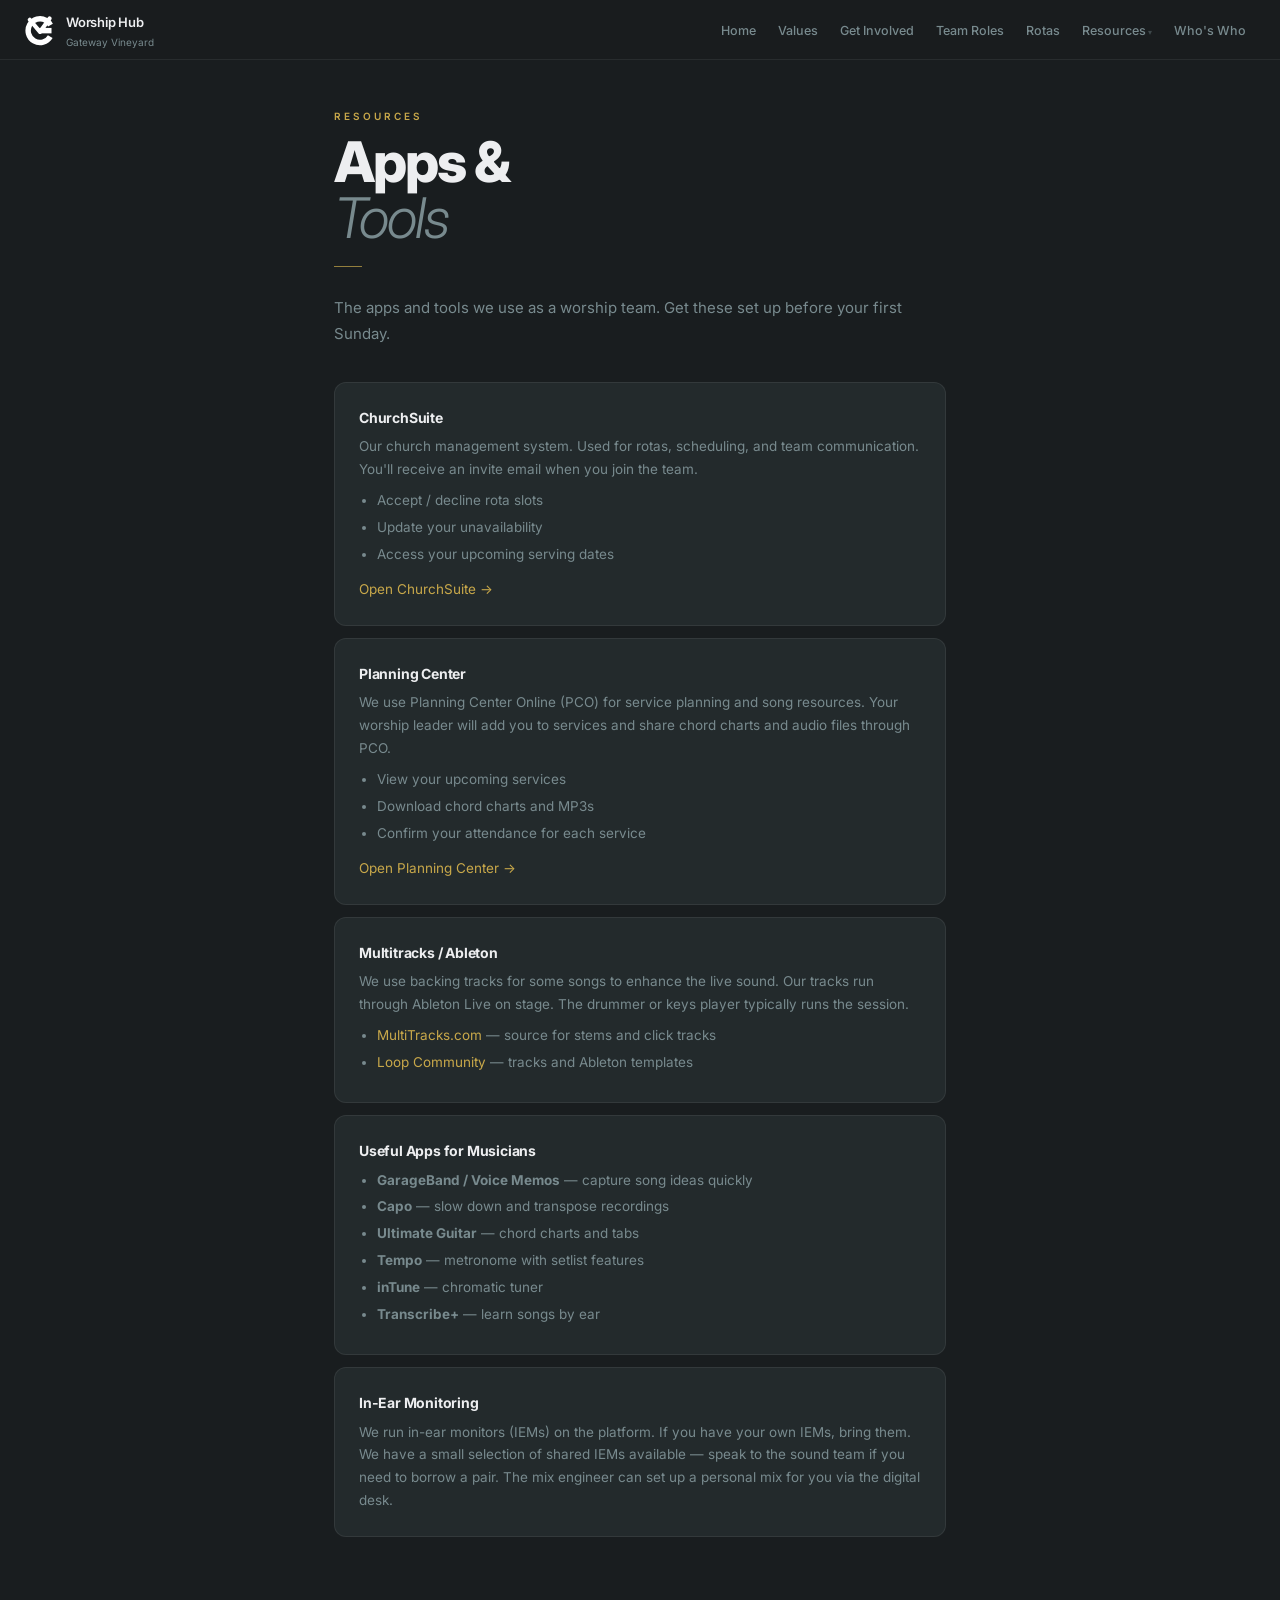
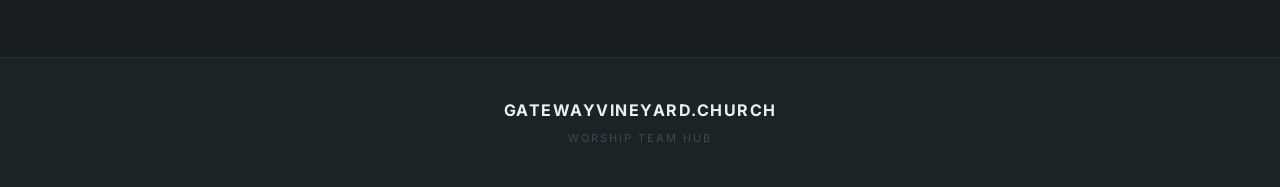
==== apps.html @ 74504496 "Build multi-page site structure with shared CSS and nav - Extract all styles into style.css - Create" ====
<!DOCTYPE html>
<html lang="en">
<head>
  <meta charset="UTF-8" />
  <meta name="viewport" content="width=device-width, initial-scale=1.0" />
  <title>Apps — Worship Hub</title>
  <link rel="preconnect" href="https://fonts.googleapis.com" />
  <link rel="preconnect" href="https://fonts.gstatic.com" crossorigin />
  <link href="https://fonts.googleapis.com/css2?family=Inter:ital,wght@0,300;0,400;0,500;0,600;0,700;0,800;0,900;1,300&display=swap" rel="stylesheet" />
  <link rel="stylesheet" href="style.css" />
</head>
<body>

<nav id="site-nav"></nav>
<div class="drawer" id="drawer"></div>

<div class="page">
  <div class="page-inner">

    <div class="section-label">Resources</div>
    <h1 class="page-title">Apps &amp;<span>Tools</span></h1>
    <div class="rule left"></div>
    <p class="page-desc">
      The apps and tools we use as a worship team. Get these set up before your first Sunday.
    </p>

    <div class="section-block">

      <div class="card">
        <div class="card-title">ChurchSuite</div>
        <p>Our church management system. Used for rotas, scheduling, and team communication. You'll receive an invite email when you join the team.</p>
        <ul style="margin-top:8px">
          <li>Accept / decline rota slots</li>
          <li>Update your unavailability</li>
          <li>Access your upcoming serving dates</li>
        </ul>
        <p style="margin-top:12px"><a href="https://gateway.churchsuite.com" target="_blank" rel="noopener">Open ChurchSuite &rarr;</a></p>
      </div>

      <div class="card">
        <div class="card-title">Planning Center</div>
        <p>We use Planning Center Online (PCO) for service planning and song resources. Your worship leader will add you to services and share chord charts and audio files through PCO.</p>
        <ul style="margin-top:8px">
          <li>View your upcoming services</li>
          <li>Download chord charts and MP3s</li>
          <li>Confirm your attendance for each service</li>
        </ul>
        <p style="margin-top:12px"><a href="https://www.planningcenteronline.com" target="_blank" rel="noopener">Open Planning Center &rarr;</a></p>
      </div>

      <div class="card">
        <div class="card-title">Multitracks / Ableton</div>
        <p>We use backing tracks for some songs to enhance the live sound. Our tracks run through Ableton Live on stage. The drummer or keys player typically runs the session.</p>
        <ul style="margin-top:8px">
          <li><a href="https://www.multitracks.com" target="_blank" rel="noopener">MultiTracks.com</a> — source for stems and click tracks</li>
          <li><a href="https://loopcommunity.com" target="_blank" rel="noopener">Loop Community</a> — tracks and Ableton templates</li>
        </ul>
      </div>

      <div class="card">
        <div class="card-title">Useful Apps for Musicians</div>
        <ul>
          <li><strong>GarageBand / Voice Memos</strong> — capture song ideas quickly</li>
          <li><strong>Capo</strong> — slow down and transpose recordings</li>
          <li><strong>Ultimate Guitar</strong> — chord charts and tabs</li>
          <li><strong>Tempo</strong> — metronome with setlist features</li>
          <li><strong>inTune</strong> — chromatic tuner</li>
          <li><strong>Transcribe+</strong> — learn songs by ear</li>
        </ul>
      </div>

      <div class="card">
        <div class="card-title">In-Ear Monitoring</div>
        <p>We run in-ear monitors (IEMs) on the platform. If you have your own IEMs, bring them. We have a small selection of shared IEMs available — speak to the sound team if you need to borrow a pair. The mix engineer can set up a personal mix for you via the digital desk.</p>
      </div>

    </div>

  </div>
</div>

<footer>
  <a href="https://gatewayvineyard.church">GatewayVineyard.Church</a>
  <p>Worship Team Hub</p>
</footer>

<script src="nav.js"></script>
</body>
</html>
---- style.css ----
*, *::before, *::after { margin: 0; padding: 0; box-sizing: border-box; }

:root {
  --bg:        #191d1f;
  --bg-mid:    #1d2224;
  --bg-card:   #232a2c;
  --bg-card2:  #1f2628;
  --border:    rgba(255,255,255,0.07);
  --border-hi: rgba(212,175,55,0.25);
  --gold:      #C8A84A;
  --text:      #EDEEF0;
  --muted:     #788a8e;
  --muted2:    #404a4d;
  --nav-h:     60px;
  --radius:    12px;
  --max:       660px;
}

html { scroll-behavior: smooth; }

body {
  background: var(--bg);
  color: var(--text);
  font-family: 'Inter', sans-serif;
  -webkit-font-smoothing: antialiased;
  line-height: 1.6;
}

/* ── NAV ── */
nav {
  position: fixed;
  inset: 0 0 auto 0;
  height: var(--nav-h);
  background: rgba(25,29,31,0.96);
  backdrop-filter: blur(20px);
  -webkit-backdrop-filter: blur(20px);
  border-bottom: 1px solid var(--border);
  z-index: 100;
  display: flex;
  align-items: center;
  padding: 0 24px;
}

.logo {
  display: flex;
  align-items: center;
  gap: 10px;
  text-decoration: none;
}

.logo-svg, .logo-img {
  height: 32px;
  width: 32px;
  flex-shrink: 0;
}
.logo-img {
  mix-blend-mode: screen;
  opacity: 0.92;
}

.logo-text {
  font-size: 13px;
  font-weight: 600;
  color: var(--text);
  letter-spacing: -.2px;
}

.logo-sub {
  display: block;
  font-size: 10px;
  font-weight: 400;
  color: var(--muted);
}

.nav-links {
  display: flex;
  list-style: none;
  gap: 2px;
  margin-left: auto;
}

.nav-links a {
  text-decoration: none;
  color: var(--muted);
  font-size: 12.5px;
  font-weight: 500;
  padding: 6px 10px;
  border-radius: 6px;
  transition: color .15s, background .15s;
  white-space: nowrap;
}

.nav-links a:hover,
.nav-links a.active { color: var(--text); background: rgba(255,255,255,0.05); }
.nav-links a.active { color: var(--gold); }

.has-drop { position: relative; }
.has-drop > a::after { content: ' ▾'; font-size: 8px; opacity: .4; }
.drop {
  position: absolute;
  top: calc(100% + 4px);
  right: 0;
  background: var(--bg-mid);
  border: 1px solid var(--border);
  border-radius: 10px;
  padding: 4px;
  min-width: 175px;
  display: none;
  box-shadow: 0 20px 48px rgba(0,0,0,.6);
}
.has-drop:hover .drop { display: block; }
.drop a { display: block; padding: 8px 12px; border-radius: 7px; font-size: 12.5px; }
.drop a:hover { color: var(--text); background: rgba(255,255,255,0.05); }
.drop a.active { color: var(--gold); }

.burger {
  display: none;
  flex-direction: column;
  gap: 5px;
  cursor: pointer;
  padding: 8px;
  margin-left: auto;
  background: none;
  border: none;
}
.burger span {
  display: block;
  width: 20px;
  height: 1.5px;
  background: var(--text);
  border-radius: 2px;
}

.drawer {
  display: none;
  position: fixed;
  inset: var(--nav-h) 0 0 0;
  background: rgba(25,29,31,0.98);
  backdrop-filter: blur(20px);
  z-index: 99;
  padding: 24px;
  overflow-y: auto;
}
.drawer.open { display: block; }
.drawer a {
  display: block;
  text-decoration: none;
  color: var(--text);
  font-size: 18px;
  font-weight: 600;
  padding: 14px 0;
  border-bottom: 1px solid var(--border);
  letter-spacing: -.3px;
}
.drawer a.sub {
  font-size: 14px;
  font-weight: 400;
  color: var(--muted);
  padding: 10px 0 10px 12px;
}

/* ── PAGE SHELL ── */
.page {
  padding-top: var(--nav-h);
  min-height: 100svh;
  display: flex;
  flex-direction: column;
}

.page-inner {
  flex: 1;
  width: 100%;
  max-width: var(--max);
  margin: 0 auto;
  padding: 48px 24px 80px;
}

/* ── HERO ── */
.hero {
  min-height: 100svh;
  display: flex;
  flex-direction: column;
  align-items: center;
  justify-content: center;
  text-align: center;
  padding: calc(var(--nav-h) + 60px) 24px 80px;
}

.hero-content {
  width: 100%;
  max-width: var(--max);
}

/* ── TYPOGRAPHY ── */
.eyebrow, .section-label {
  font-size: 10px;
  font-weight: 600;
  letter-spacing: 3px;
  text-transform: uppercase;
  color: var(--gold);
  margin-bottom: 10px;
}

.eyebrow { margin-bottom: 24px; }

h1 {
  font-size: clamp(44px, 11vw, 88px);
  font-weight: 800;
  line-height: .95;
  letter-spacing: -3px;
  color: var(--text);
}

h1 span {
  display: block;
  color: var(--muted);
  font-style: italic;
  font-weight: 300;
}

h2 {
  font-size: 26px;
  font-weight: 700;
  letter-spacing: -.6px;
  color: var(--text);
  margin-bottom: 6px;
}

h3 {
  font-size: 16px;
  font-weight: 600;
  letter-spacing: -.3px;
  color: var(--text);
  margin-bottom: 8px;
}

.page-title {
  font-size: clamp(32px, 8vw, 56px);
  font-weight: 800;
  line-height: 1;
  letter-spacing: -2px;
  color: var(--text);
  margin-bottom: 8px;
}

.page-title span {
  display: block;
  color: var(--muted);
  font-style: italic;
  font-weight: 300;
}

.page-desc {
  font-size: 15px;
  color: var(--muted);
  line-height: 1.7;
  margin-bottom: 36px;
}

.rule {
  width: 28px;
  height: 1px;
  background: var(--gold);
  opacity: .7;
  margin: 28px auto;
}

.rule.left { margin: 20px 0 28px; }

.hero-desc {
  font-size: 16px;
  color: var(--muted);
  line-height: 1.75;
  max-width: 400px;
  margin: 0 auto 36px;
  font-weight: 400;
}

/* ── TILES ── */
.tiles {
  display: grid;
  grid-template-columns: repeat(2, 1fr);
  gap: 8px;
  margin-bottom: 52px;
}

.tile {
  background: var(--bg-card);
  border: 1px solid var(--border);
  border-radius: var(--radius);
  padding: 18px 16px;
  text-decoration: none;
  color: var(--text);
  transition: border-color .2s, background .2s;
  text-align: left;
  display: block;
}

.tile:hover {
  border-color: var(--border-hi);
  background: var(--bg-card2);
}

.tile-label {
  font-size: 13px;
  font-weight: 700;
  margin-bottom: 2px;
  letter-spacing: -.2px;
}

.tile-sub {
  font-size: 11px;
  color: var(--muted);
}

/* ── CARDS ── */
.card {
  background: var(--bg-card);
  border: 1px solid var(--border);
  border-radius: var(--radius);
  padding: 24px;
  margin-bottom: 12px;
}

.card-title {
  font-size: 14px;
  font-weight: 700;
  color: var(--text);
  letter-spacing: -.2px;
  margin-bottom: 6px;
}

.card p, .card li {
  font-size: 13.5px;
  color: var(--muted);
  line-height: 1.7;
}

.card ul, .card ol {
  padding-left: 18px;
}

.card li { margin-bottom: 4px; }

.card a {
  color: var(--gold);
  text-decoration: none;
}
.card a:hover { text-decoration: underline; }

/* ── ROLE CARD ── */
.role-card {
  background: var(--bg-card);
  border: 1px solid var(--border);
  border-radius: var(--radius);
  padding: 20px 24px;
  margin-bottom: 10px;
}

.role-title {
  font-size: 15px;
  font-weight: 700;
  color: var(--text);
  letter-spacing: -.2px;
  margin-bottom: 4px;
}

.role-desc {
  font-size: 13px;
  color: var(--muted);
  line-height: 1.65;
}

/* ── DIVIDER SECTION ── */
.section-block {
  margin-bottom: 40px;
}

/* ── UPCOMING ── */
.upcoming { text-align: left; width: 100%; }

.upcoming h2 {
  font-size: 20px;
  font-weight: 700;
  letter-spacing: -.5px;
  margin-bottom: 14px;
}

.cal-wrap {
  background: var(--bg-card);
  border: 1px solid var(--border);
  border-radius: var(--radius);
  overflow: hidden;
}

.cal-wrap iframe {
  width: 100%;
  min-height: 360px;
  border: none;
  display: block;
}

/* ── TAG ── */
.tag {
  display: inline-block;
  font-size: 10px;
  font-weight: 600;
  letter-spacing: 1.5px;
  text-transform: uppercase;
  color: var(--gold);
  background: rgba(200,168,74,0.1);
  border: 1px solid rgba(200,168,74,0.2);
  border-radius: 4px;
  padding: 2px 8px;
  margin-bottom: 10px;
}

/* ── LINK LIST ── */
.link-list {
  list-style: none;
  display: flex;
  flex-direction: column;
  gap: 6px;
}

.link-list a {
  display: flex;
  align-items: center;
  justify-content: space-between;
  background: var(--bg-card);
  border: 1px solid var(--border);
  border-radius: var(--radius);
  padding: 16px 20px;
  text-decoration: none;
  color: var(--text);
  font-size: 14px;
  font-weight: 600;
  transition: border-color .2s, background .2s;
  letter-spacing: -.2px;
}

.link-list a:hover {
  border-color: var(--border-hi);
  background: var(--bg-card2);
}

.link-list a span {
  font-size: 12px;
  color: var(--muted);
  font-weight: 400;
}

.link-arrow {
  color: var(--muted2);
  font-size: 16px;
}

/* ── FOOTER ── */
footer {
  background: var(--bg-mid);
  border-top: 1px solid var(--border);
  text-align: center;
  padding: 40px 24px;
}

footer a {
  color: var(--text);
  text-decoration: none;
  font-size: 16px;
  font-weight: 700;
  letter-spacing: 1.5px;
  text-transform: uppercase;
  display: block;
  margin-bottom: 6px;
}

footer p {
  font-size: 11px;
  color: var(--muted2);
  letter-spacing: 2px;
  text-transform: uppercase;
}

/* ── RESPONSIVE ── */
@media (max-width: 640px) {
  .nav-links { display: none; }
  .burger { display: flex; }
}

@media (min-width: 500px) {
  .tiles { grid-template-columns: repeat(4, 1fr); }
}
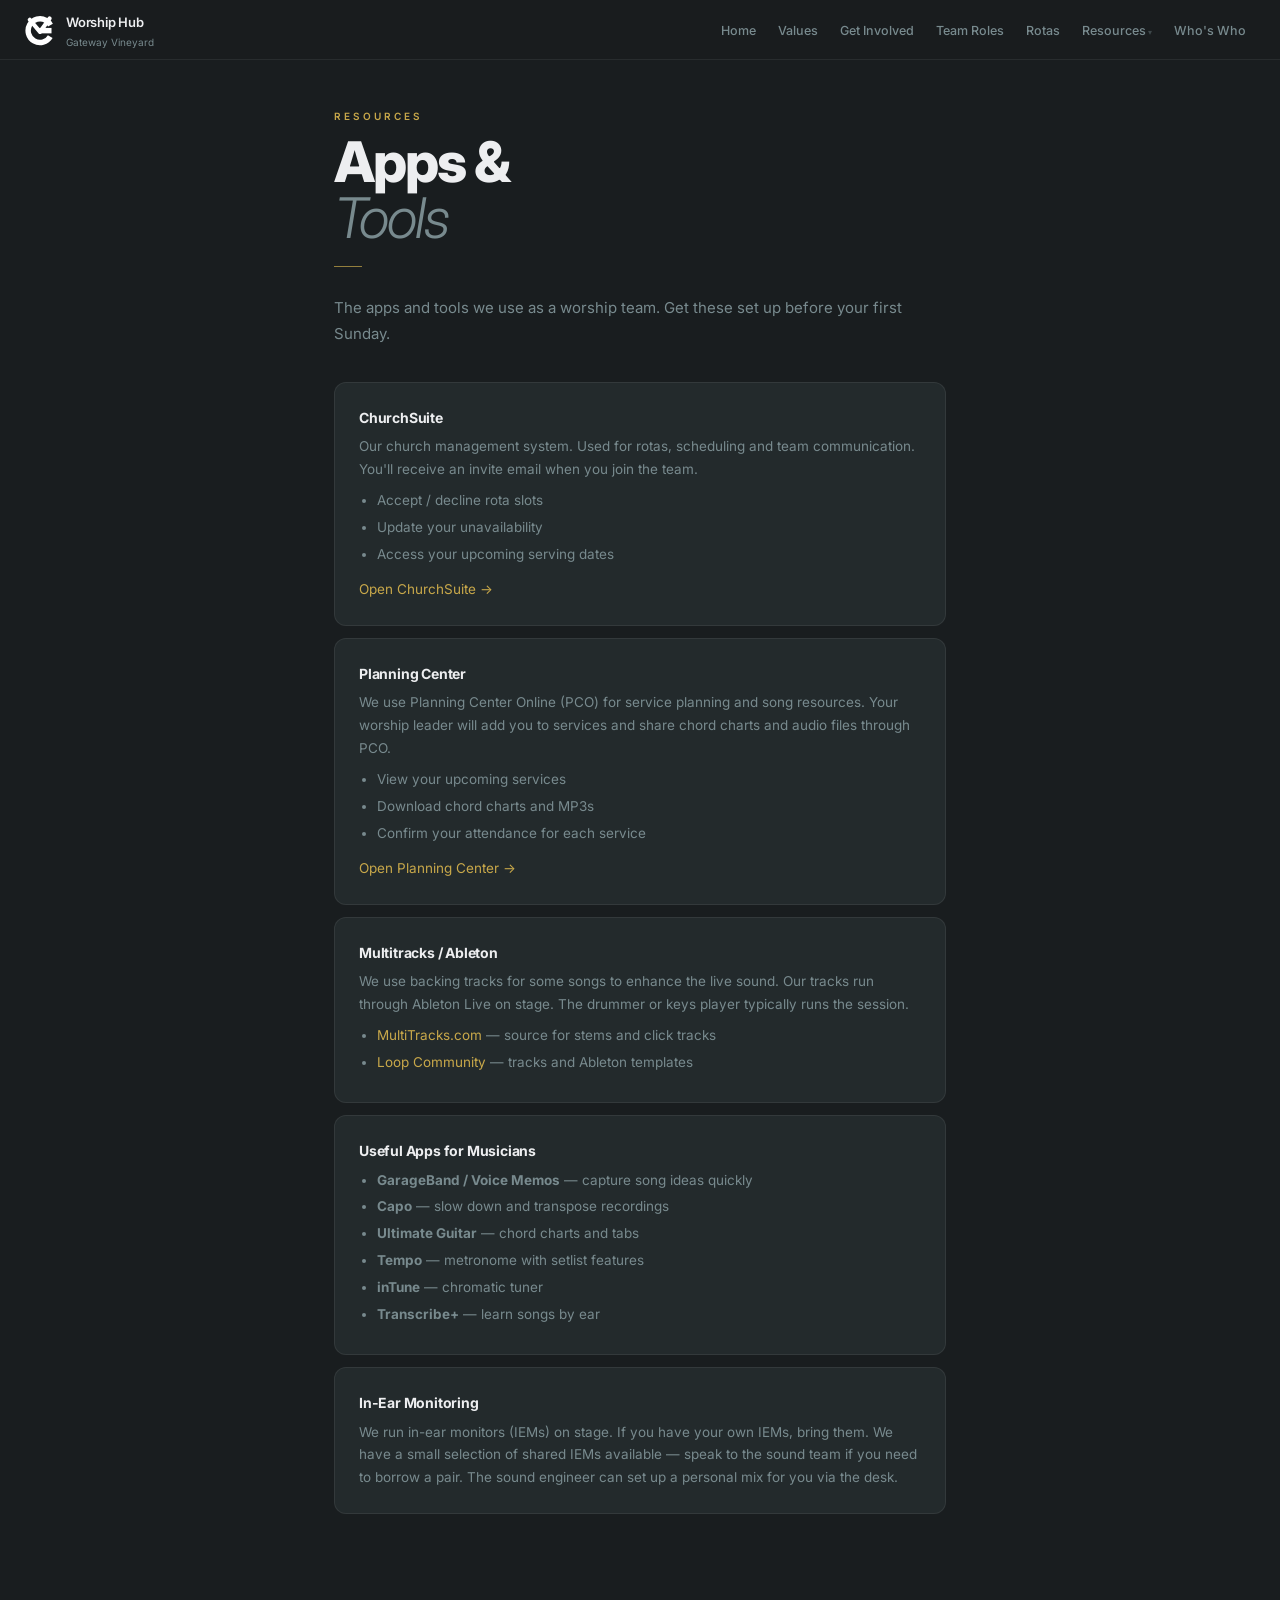
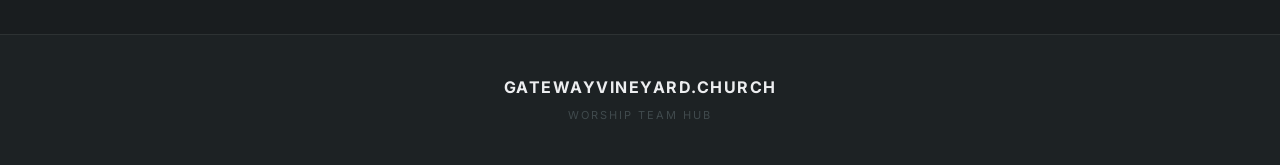
==== commit ef08f28b: "Edit content: UK tone, Oxford commas, role titles, songwriting process - Remove Value 05 (Team Cultu" ====
--- a/apps.html
+++ b/apps.html
@@ -28,7 +28,7 @@
 
       <div class="card">
         <div class="card-title">ChurchSuite</div>
-        <p>Our church management system. Used for rotas, scheduling, and team communication. You'll receive an invite email when you join the team.</p>
+        <p>Our church management system. Used for rotas, scheduling and team communication. You'll receive an invite email when you join the team.</p>
         <ul style="margin-top:8px">
           <li>Accept / decline rota slots</li>
           <li>Update your unavailability</li>
@@ -71,7 +71,7 @@
 
       <div class="card">
         <div class="card-title">In-Ear Monitoring</div>
-        <p>We run in-ear monitors (IEMs) on the platform. If you have your own IEMs, bring them. We have a small selection of shared IEMs available — speak to the sound team if you need to borrow a pair. The mix engineer can set up a personal mix for you via the digital desk.</p>
+        <p>We run in-ear monitors (IEMs) on stage. If you have your own IEMs, bring them. We have a small selection of shared IEMs available — speak to the sound team if you need to borrow a pair. The sound engineer can set up a personal mix for you via the desk.</p>
       </div>
 
     </div>
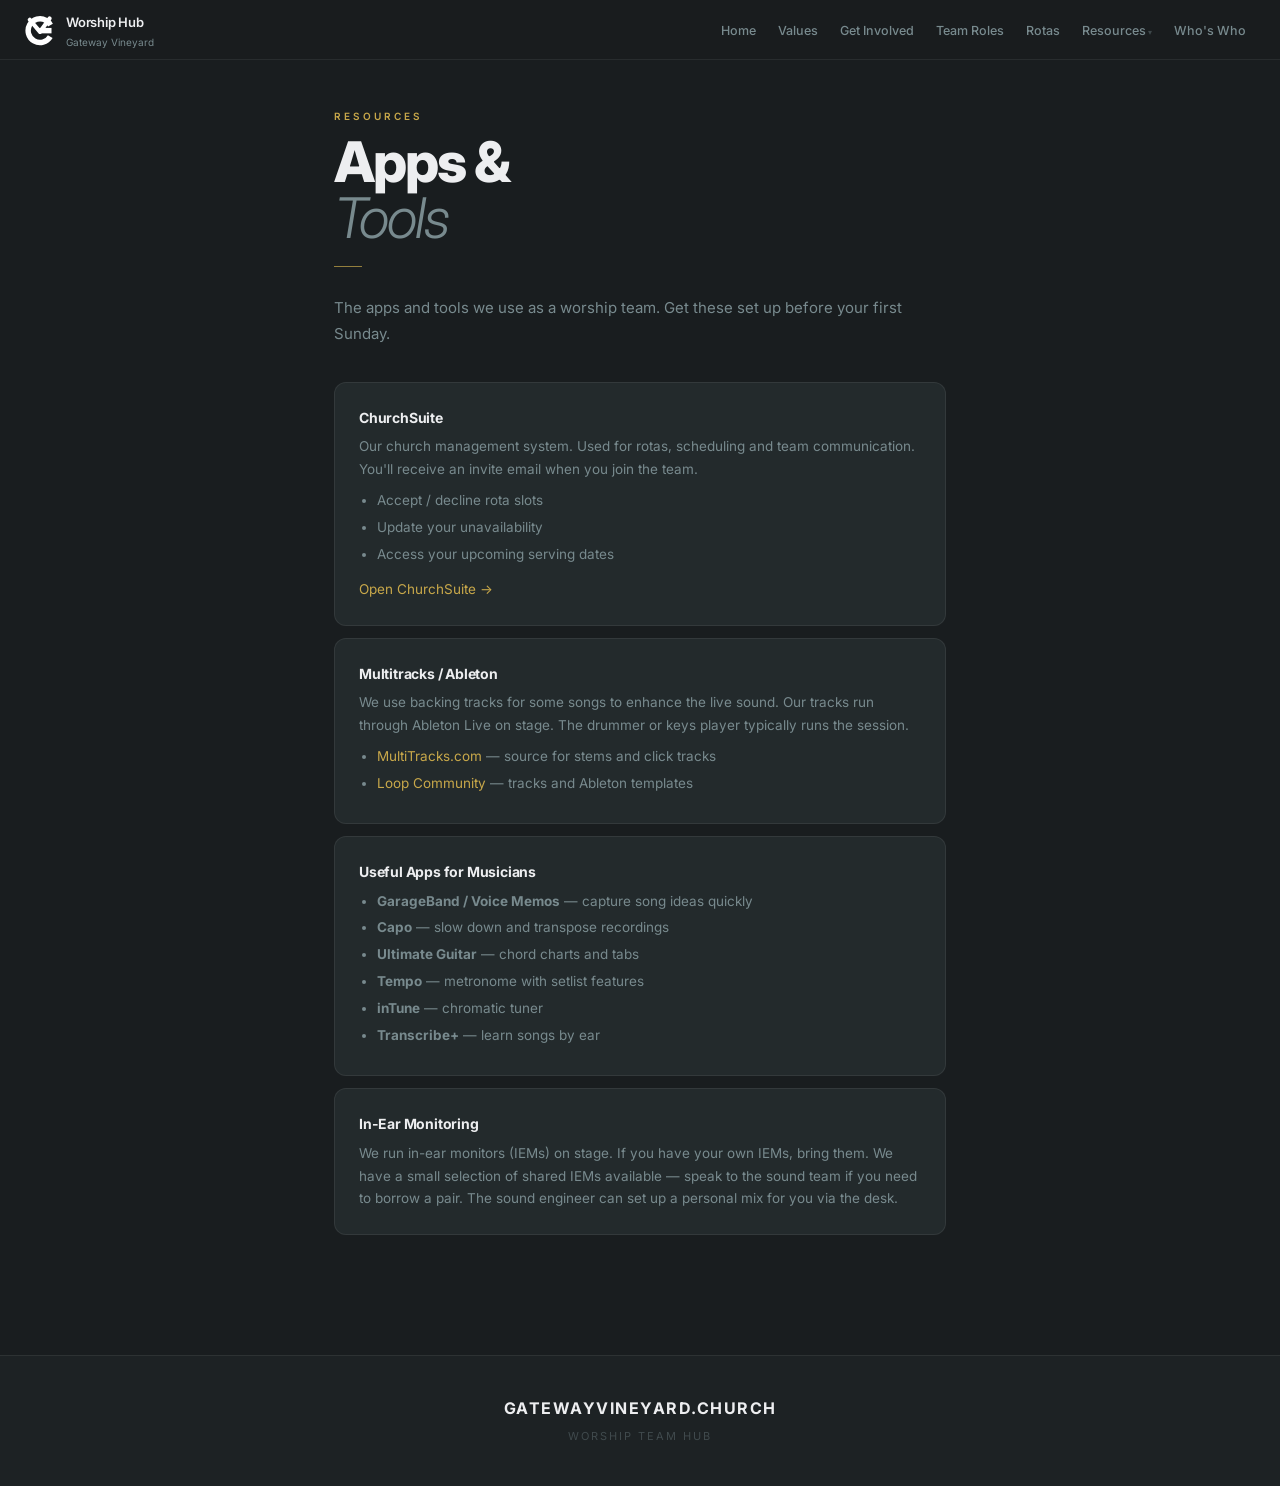
==== commit 100612e1: "Remove Planning Center, ProPresenter and Sound & Tech references https://claude.ai/code/session_01QV" ====
--- a/apps.html
+++ b/apps.html
@@ -35,17 +35,6 @@
           <li>Access your upcoming serving dates</li>
         </ul>
         <p style="margin-top:12px"><a href="https://gateway.churchsuite.com" target="_blank" rel="noopener">Open ChurchSuite &rarr;</a></p>
-      </div>
-
-      <div class="card">
-        <div class="card-title">Planning Center</div>
-        <p>We use Planning Center Online (PCO) for service planning and song resources. Your worship leader will add you to services and share chord charts and audio files through PCO.</p>
-        <ul style="margin-top:8px">
-          <li>View your upcoming services</li>
-          <li>Download chord charts and MP3s</li>
-          <li>Confirm your attendance for each service</li>
-        </ul>
-        <p style="margin-top:12px"><a href="https://www.planningcenteronline.com" target="_blank" rel="noopener">Open Planning Center &rarr;</a></p>
       </div>
 
       <div class="card">
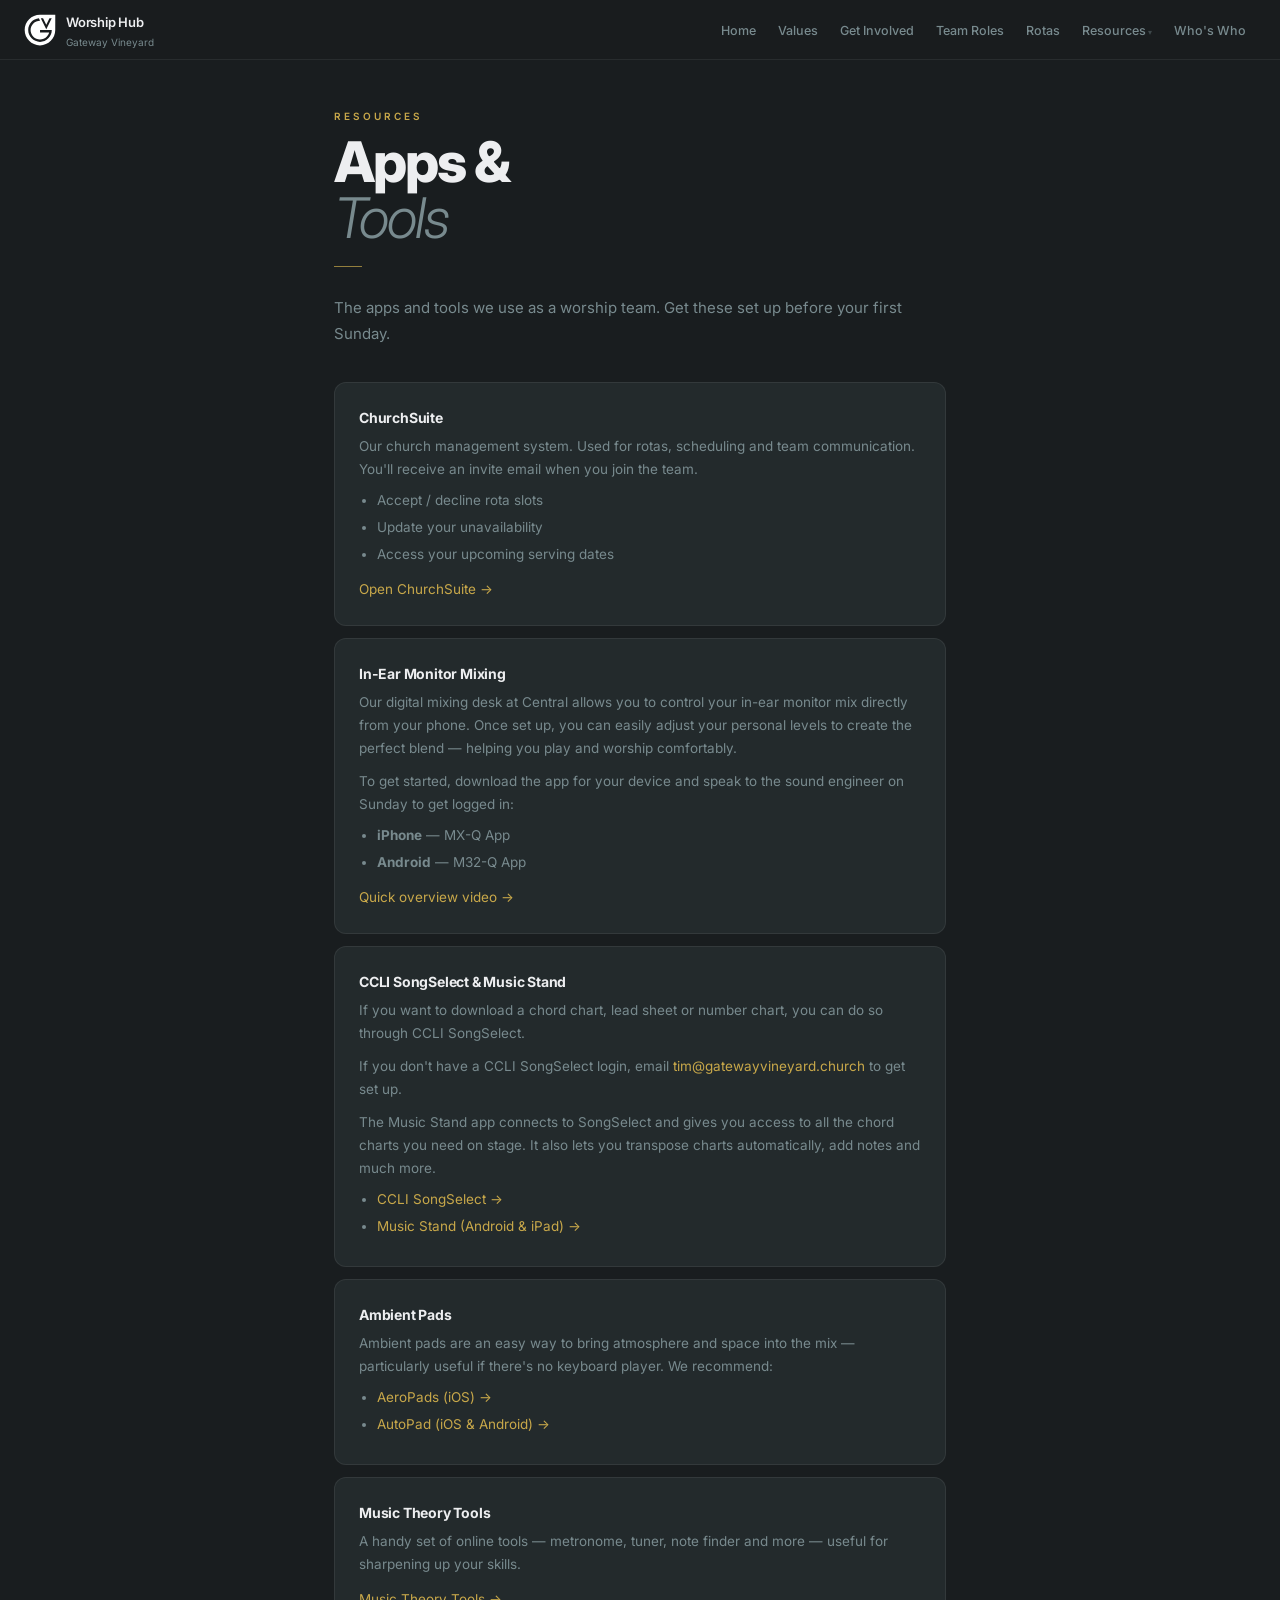
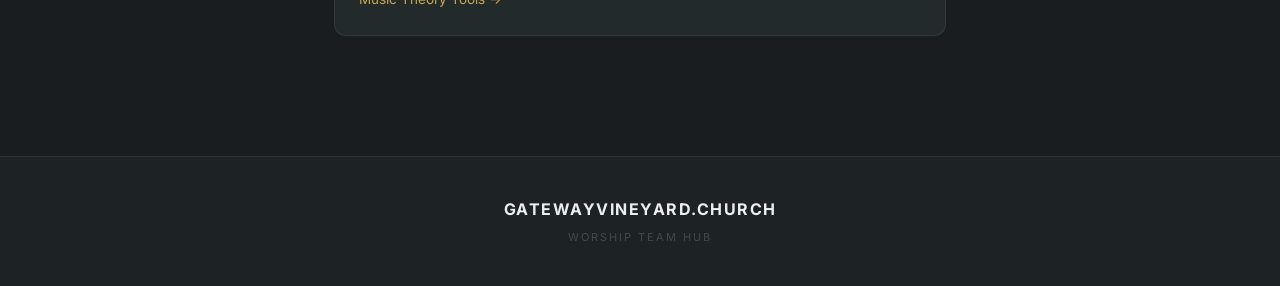
==== commit 206e34c3: "Add rota displays, update schedule, apps and worship leaders content - Build interactive rota displa" ====
--- a/apps.html
+++ b/apps.html
@@ -38,29 +38,40 @@
       </div>
 
       <div class="card">
-        <div class="card-title">Multitracks / Ableton</div>
-        <p>We use backing tracks for some songs to enhance the live sound. Our tracks run through Ableton Live on stage. The drummer or keys player typically runs the session.</p>
+        <div class="card-title">In-Ear Monitor Mixing</div>
+        <p>Our digital mixing desk at Central allows you to control your in-ear monitor mix directly from your phone. Once set up, you can easily adjust your personal levels to create the perfect blend — helping you play and worship comfortably.</p>
+        <p style="margin-top:10px">To get started, download the app for your device and speak to the sound engineer on Sunday to get logged in:</p>
         <ul style="margin-top:8px">
-          <li><a href="https://www.multitracks.com" target="_blank" rel="noopener">MultiTracks.com</a> — source for stems and click tracks</li>
-          <li><a href="https://loopcommunity.com" target="_blank" rel="noopener">Loop Community</a> — tracks and Ableton templates</li>
+          <li><strong>iPhone</strong> — MX-Q App</li>
+          <li><strong>Android</strong> — M32-Q App</li>
+        </ul>
+        <p style="margin-top:12px"><a href="https://www.youtube.com/watch?v=Gy7uMNbm7X4" target="_blank" rel="noopener">Quick overview video &rarr;</a></p>
+      </div>
+
+      <div class="card">
+        <div class="card-title">CCLI SongSelect &amp; Music Stand</div>
+        <p>If you want to download a chord chart, lead sheet or number chart, you can do so through CCLI SongSelect.</p>
+        <p style="margin-top:10px">If you don't have a CCLI SongSelect login, email <a href="mailto:tim@gatewayvineyard.church">tim@gatewayvineyard.church</a> to get set up.</p>
+        <p style="margin-top:10px">The Music Stand app connects to SongSelect and gives you access to all the chord charts you need on stage. It also lets you transpose charts automatically, add notes and much more.</p>
+        <ul style="margin-top:8px">
+          <li><a href="https://songselect.ccli.com/" target="_blank" rel="noopener">CCLI SongSelect &rarr;</a></li>
+          <li><a href="https://www.worshiptools.com/en-us/music-stand" target="_blank" rel="noopener">Music Stand (Android &amp; iPad) &rarr;</a></li>
         </ul>
       </div>
 
       <div class="card">
-        <div class="card-title">Useful Apps for Musicians</div>
-        <ul>
-          <li><strong>GarageBand / Voice Memos</strong> — capture song ideas quickly</li>
-          <li><strong>Capo</strong> — slow down and transpose recordings</li>
-          <li><strong>Ultimate Guitar</strong> — chord charts and tabs</li>
-          <li><strong>Tempo</strong> — metronome with setlist features</li>
-          <li><strong>inTune</strong> — chromatic tuner</li>
-          <li><strong>Transcribe+</strong> — learn songs by ear</li>
+        <div class="card-title">Ambient Pads</div>
+        <p>Ambient pads are an easy way to bring atmosphere and space into the mix — particularly useful if there's no keyboard player. We recommend:</p>
+        <ul style="margin-top:8px">
+          <li><a href="https://apps.apple.com/us/app/aeropads/id1612952507" target="_blank" rel="noopener">AeroPads (iOS) &rarr;</a></li>
+          <li><a href="https://www.audiosymmetric.com/autopad.html" target="_blank" rel="noopener">AutoPad (iOS &amp; Android) &rarr;</a></li>
         </ul>
       </div>
 
       <div class="card">
-        <div class="card-title">In-Ear Monitoring</div>
-        <p>We run in-ear monitors (IEMs) on stage. If you have your own IEMs, bring them. We have a small selection of shared IEMs available — speak to the sound team if you need to borrow a pair. The sound engineer can set up a personal mix for you via the desk.</p>
+        <div class="card-title">Music Theory Tools</div>
+        <p>A handy set of online tools — metronome, tuner, note finder and more — useful for sharpening up your skills.</p>
+        <p style="margin-top:12px"><a href="https://www.musicca.com/tools" target="_blank" rel="noopener">Music Theory Tools &rarr;</a></p>
       </div>
 
     </div>
--- a/style.css
+++ b/style.css
@@ -387,7 +387,7 @@
 }
 
 .cal-wrap {
-  background: var(--bg-card);
+  background: var(--bg-mid);
   border: 1px solid var(--border);
   border-radius: var(--radius);
   overflow: hidden;
@@ -395,9 +395,10 @@
 
 .cal-wrap iframe {
   width: 100%;
-  min-height: 360px;
+  height: 520px;
   border: none;
   display: block;
+  color-scheme: dark;
 }
 
 /* ── TAG ── */
@@ -481,6 +482,305 @@
   text-transform: uppercase;
 }
 
+/* ── FORMS ── */
+.form { display: flex; flex-direction: column; gap: 16px; }
+
+.form-row {
+  display: grid;
+  grid-template-columns: 1fr 1fr;
+  gap: 12px;
+}
+
+.form-group { display: flex; flex-direction: column; gap: 6px; }
+
+.form-label {
+  font-size: 12px;
+  font-weight: 600;
+  color: var(--text);
+  letter-spacing: .3px;
+}
+
+.form-label .req { color: var(--gold); margin-left: 1px; }
+
+.form-input,
+.form-select,
+.form-textarea {
+  background: var(--bg-mid);
+  border: 1px solid var(--border);
+  border-radius: 8px;
+  color: var(--text);
+  font-family: 'Inter', sans-serif;
+  font-size: 14px;
+  padding: 11px 14px;
+  width: 100%;
+  transition: border-color .15s;
+  -webkit-appearance: none;
+  appearance: none;
+}
+
+.form-input::placeholder,
+.form-textarea::placeholder { color: var(--muted2); }
+
+.form-input:focus,
+.form-select:focus,
+.form-textarea:focus {
+  outline: none;
+  border-color: rgba(200,168,74,0.5);
+}
+
+.form-select {
+  background-image: url("data:image/svg+xml,%3Csvg xmlns='http://www.w3.org/2000/svg' width='10' height='6' viewBox='0 0 10 6'%3E%3Cpath fill='%23788a8e' d='M5 6L0 0h10z'/%3E%3C/svg%3E");
+  background-repeat: no-repeat;
+  background-position: right 14px center;
+  padding-right: 36px;
+  cursor: pointer;
+}
+
+.form-select option { background: #1d2224; }
+
+.form-textarea { resize: vertical; min-height: 110px; line-height: 1.65; }
+
+.form-hint {
+  font-size: 11px;
+  color: var(--muted);
+  line-height: 1.5;
+}
+
+.form-submit {
+  background: var(--gold);
+  color: #111;
+  border: none;
+  border-radius: 8px;
+  font-family: 'Inter', sans-serif;
+  font-size: 13px;
+  font-weight: 700;
+  letter-spacing: .3px;
+  padding: 13px 28px;
+  cursor: pointer;
+  transition: opacity .15s;
+  align-self: flex-start;
+  margin-top: 4px;
+}
+
+.form-submit:hover { opacity: .85; }
+.form-submit:disabled { opacity: .45; cursor: not-allowed; }
+
+.form-status {
+  display: none;
+  padding: 14px 16px;
+  border-radius: 8px;
+  font-size: 13.5px;
+  line-height: 1.5;
+}
+
+.form-status.success {
+  display: block;
+  background: rgba(200,168,74,0.08);
+  border: 1px solid rgba(200,168,74,0.2);
+  color: var(--gold);
+}
+
+.form-status.error {
+  display: block;
+  background: rgba(220,80,80,0.08);
+  border: 1px solid rgba(220,80,80,0.15);
+  color: #e08080;
+}
+
+@media (max-width: 480px) {
+  .form-row { grid-template-columns: 1fr; }
+}
+
+/* ── ROTA ── */
+.rota-section { margin-bottom: 48px; }
+
+.rota-month-heading {
+  font-size: 10px;
+  font-weight: 600;
+  letter-spacing: 3px;
+  text-transform: uppercase;
+  color: var(--gold);
+  margin: 28px 0 8px;
+}
+
+.rota-month-heading:first-child { margin-top: 0; }
+
+.rota-row {
+  background: var(--bg-card);
+  border: 1px solid var(--border);
+  border-radius: var(--radius);
+  padding: 14px 18px;
+  margin-bottom: 6px;
+  display: grid;
+  grid-template-columns: 58px 1fr;
+  gap: 14px;
+  align-items: start;
+}
+
+.rota-row.past { opacity: 0.3; }
+.rota-row.no-service { opacity: 0.4; }
+
+.rota-date-col { padding-top: 2px; }
+
+.rota-day {
+  font-size: 9px;
+  font-weight: 600;
+  letter-spacing: 1.5px;
+  text-transform: uppercase;
+  color: var(--muted);
+  display: block;
+}
+
+.rota-date-num {
+  font-size: 22px;
+  font-weight: 800;
+  letter-spacing: -1px;
+  color: var(--text);
+  line-height: 1;
+  display: block;
+}
+
+.rota-month-abbr {
+  font-size: 10px;
+  color: var(--muted);
+  display: block;
+  margin-top: 1px;
+}
+
+.rota-time {
+  font-size: 9px;
+  font-weight: 600;
+  color: var(--muted2);
+  letter-spacing: .5px;
+  display: block;
+  margin-top: 4px;
+}
+
+.rota-body { min-width: 0; }
+
+.rota-meta {
+  display: flex;
+  align-items: center;
+  gap: 6px;
+  flex-wrap: wrap;
+  margin-bottom: 8px;
+}
+
+.rota-band {
+  font-size: 10px;
+  font-weight: 600;
+  color: var(--muted);
+  letter-spacing: .5px;
+  text-transform: uppercase;
+}
+
+.rota-note {
+  font-size: 9px;
+  font-weight: 600;
+  letter-spacing: 1px;
+  text-transform: uppercase;
+  color: var(--gold);
+  background: rgba(200,168,74,0.1);
+  border: 1px solid rgba(200,168,74,0.2);
+  border-radius: 4px;
+  padding: 2px 7px;
+}
+
+.rota-members { list-style: none; }
+
+.rota-member {
+  display: flex;
+  align-items: baseline;
+  gap: 6px;
+  padding: 2px 0;
+  font-size: 13px;
+  flex-wrap: wrap;
+}
+
+.rota-name {
+  font-weight: 600;
+  color: var(--text);
+  letter-spacing: -.1px;
+}
+
+.rota-name.is-wl { color: var(--gold); }
+.rota-name.is-clash { text-decoration: line-through; color: var(--muted); }
+
+.rota-roles {
+  font-size: 11px;
+  color: var(--muted);
+}
+
+.rota-badge {
+  font-size: 9px;
+  font-weight: 700;
+  letter-spacing: .5px;
+  text-transform: uppercase;
+  border-radius: 3px;
+  padding: 1px 5px;
+}
+
+.rota-badge.clash {
+  background: rgba(220,80,80,0.12);
+  border: 1px solid rgba(220,80,80,0.2);
+  color: #e07070;
+}
+
+.rota-badge.tbc {
+  background: rgba(120,138,142,0.1);
+  border: 1px solid rgba(120,138,142,0.2);
+  color: var(--muted);
+}
+
+.rota-no-members {
+  font-size: 13px;
+  color: var(--muted2);
+  font-style: italic;
+}
+
+/* ── VIDEO LIST ── */
+.video-list {
+  list-style: none;
+  display: flex;
+  flex-direction: column;
+  gap: 6px;
+  margin-top: 14px;
+}
+
+.video-list a {
+  display: flex;
+  align-items: center;
+  gap: 12px;
+  background: var(--bg-mid);
+  border: 1px solid var(--border);
+  border-radius: 8px;
+  padding: 12px 16px;
+  text-decoration: none;
+  color: var(--text);
+  font-size: 13px;
+  font-weight: 600;
+  transition: border-color .2s, background .2s;
+}
+
+.video-list a:hover {
+  border-color: var(--border-hi);
+  background: var(--bg-card2);
+}
+
+.video-list a .video-icon {
+  width: 28px;
+  height: 28px;
+  background: rgba(200,168,74,0.12);
+  border: 1px solid rgba(200,168,74,0.2);
+  border-radius: 6px;
+  display: flex;
+  align-items: center;
+  justify-content: center;
+  flex-shrink: 0;
+  font-size: 11px;
+  color: var(--gold);
+}
+
 /* ── RESPONSIVE ── */
 @media (max-width: 640px) {
   .nav-links { display: none; }
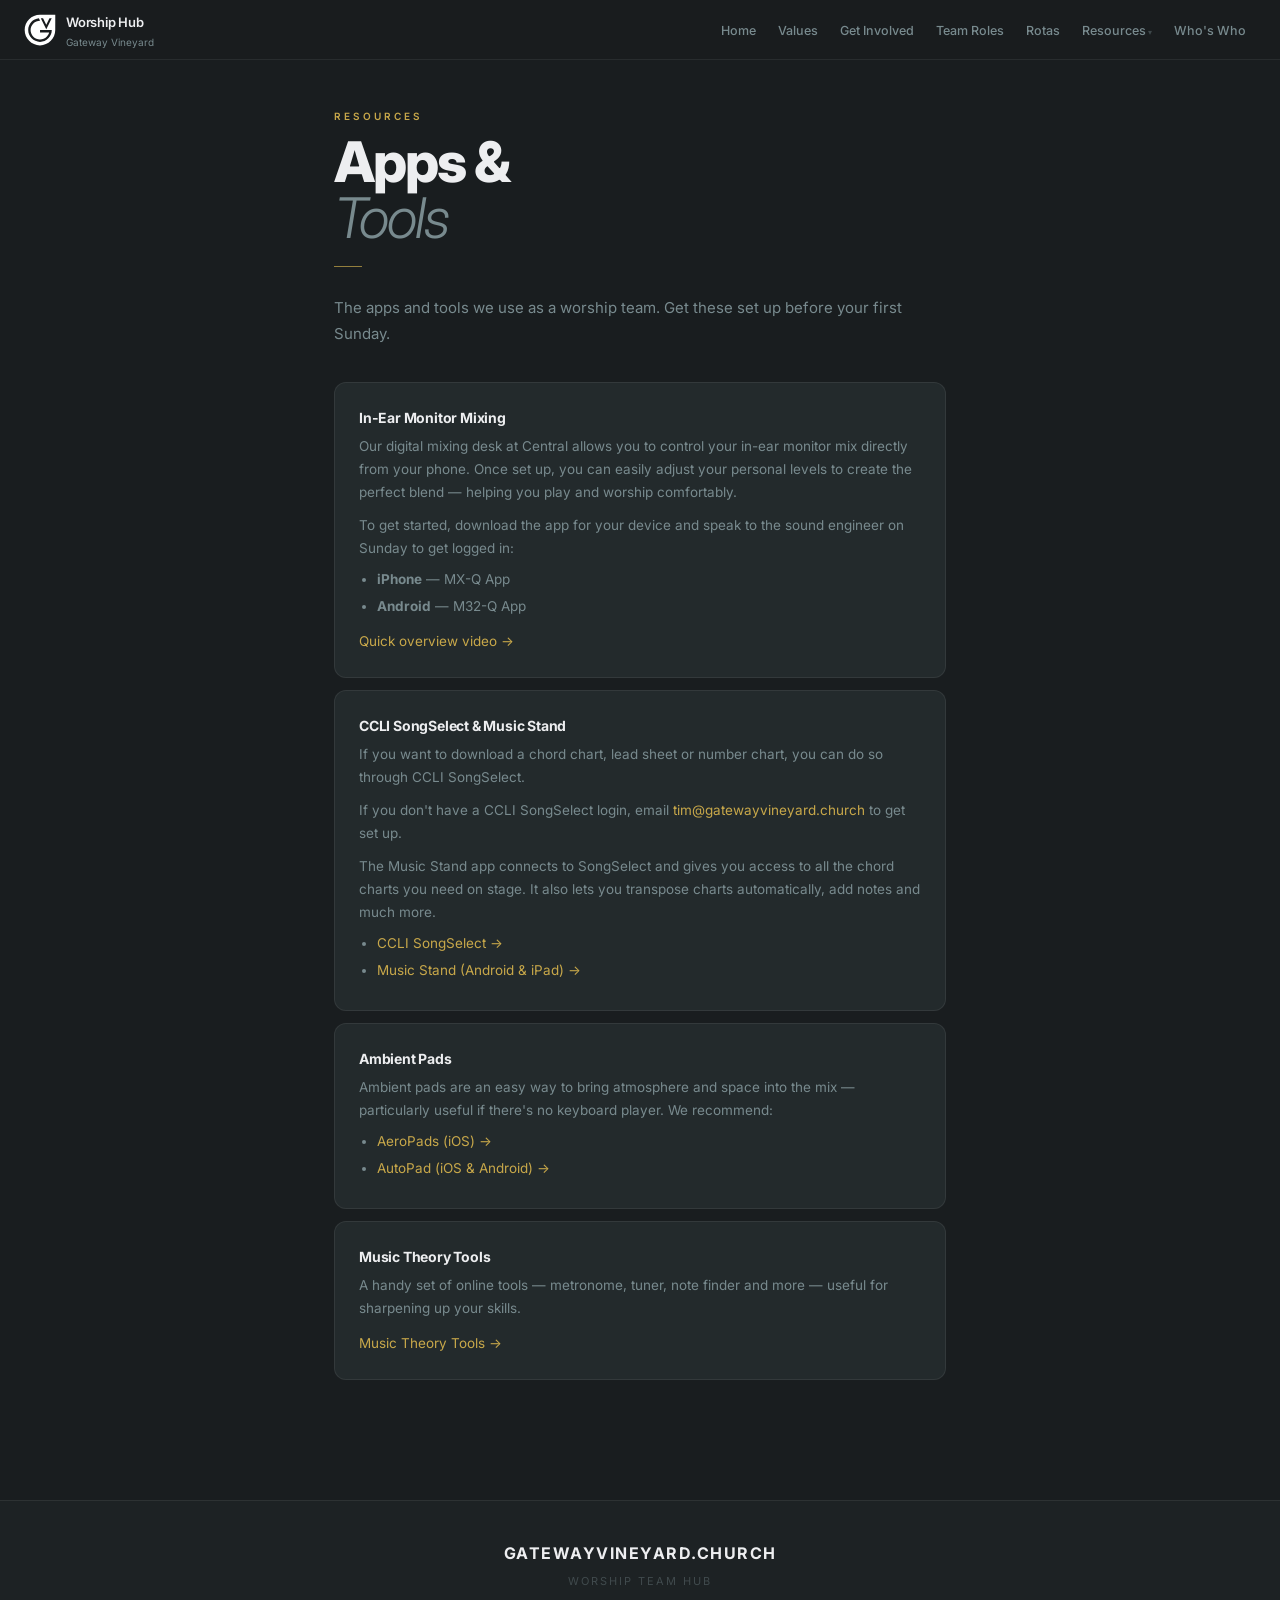
==== commit 9d4f76c1: "Remove all ChurchSuite links and references https://claude.ai/code/session_01QVkBVHC5C2UfaepSU1B76b" ====
--- a/apps.html
+++ b/apps.html
@@ -25,17 +25,6 @@
     </p>
 
     <div class="section-block">
-
-      <div class="card">
-        <div class="card-title">ChurchSuite</div>
-        <p>Our church management system. Used for rotas, scheduling and team communication. You'll receive an invite email when you join the team.</p>
-        <ul style="margin-top:8px">
-          <li>Accept / decline rota slots</li>
-          <li>Update your unavailability</li>
-          <li>Access your upcoming serving dates</li>
-        </ul>
-        <p style="margin-top:12px"><a href="https://gateway.churchsuite.com" target="_blank" rel="noopener">Open ChurchSuite &rarr;</a></p>
-      </div>
 
       <div class="card">
         <div class="card-title">In-Ear Monitor Mixing</div>
--- a/style.css
+++ b/style.css
@@ -738,6 +738,21 @@
   font-style: italic;
 }
 
+.rota-row.is-next {
+  border-color: rgba(200,168,74,0.35);
+  background: rgba(200,168,74,0.05);
+}
+
+.rota-next-label {
+  display: inline-block;
+  font-size: 9px;
+  font-weight: 700;
+  letter-spacing: 1.5px;
+  text-transform: uppercase;
+  color: var(--gold);
+  margin-bottom: 8px;
+}
+
 /* ── VIDEO LIST ── */
 .video-list {
   list-style: none;
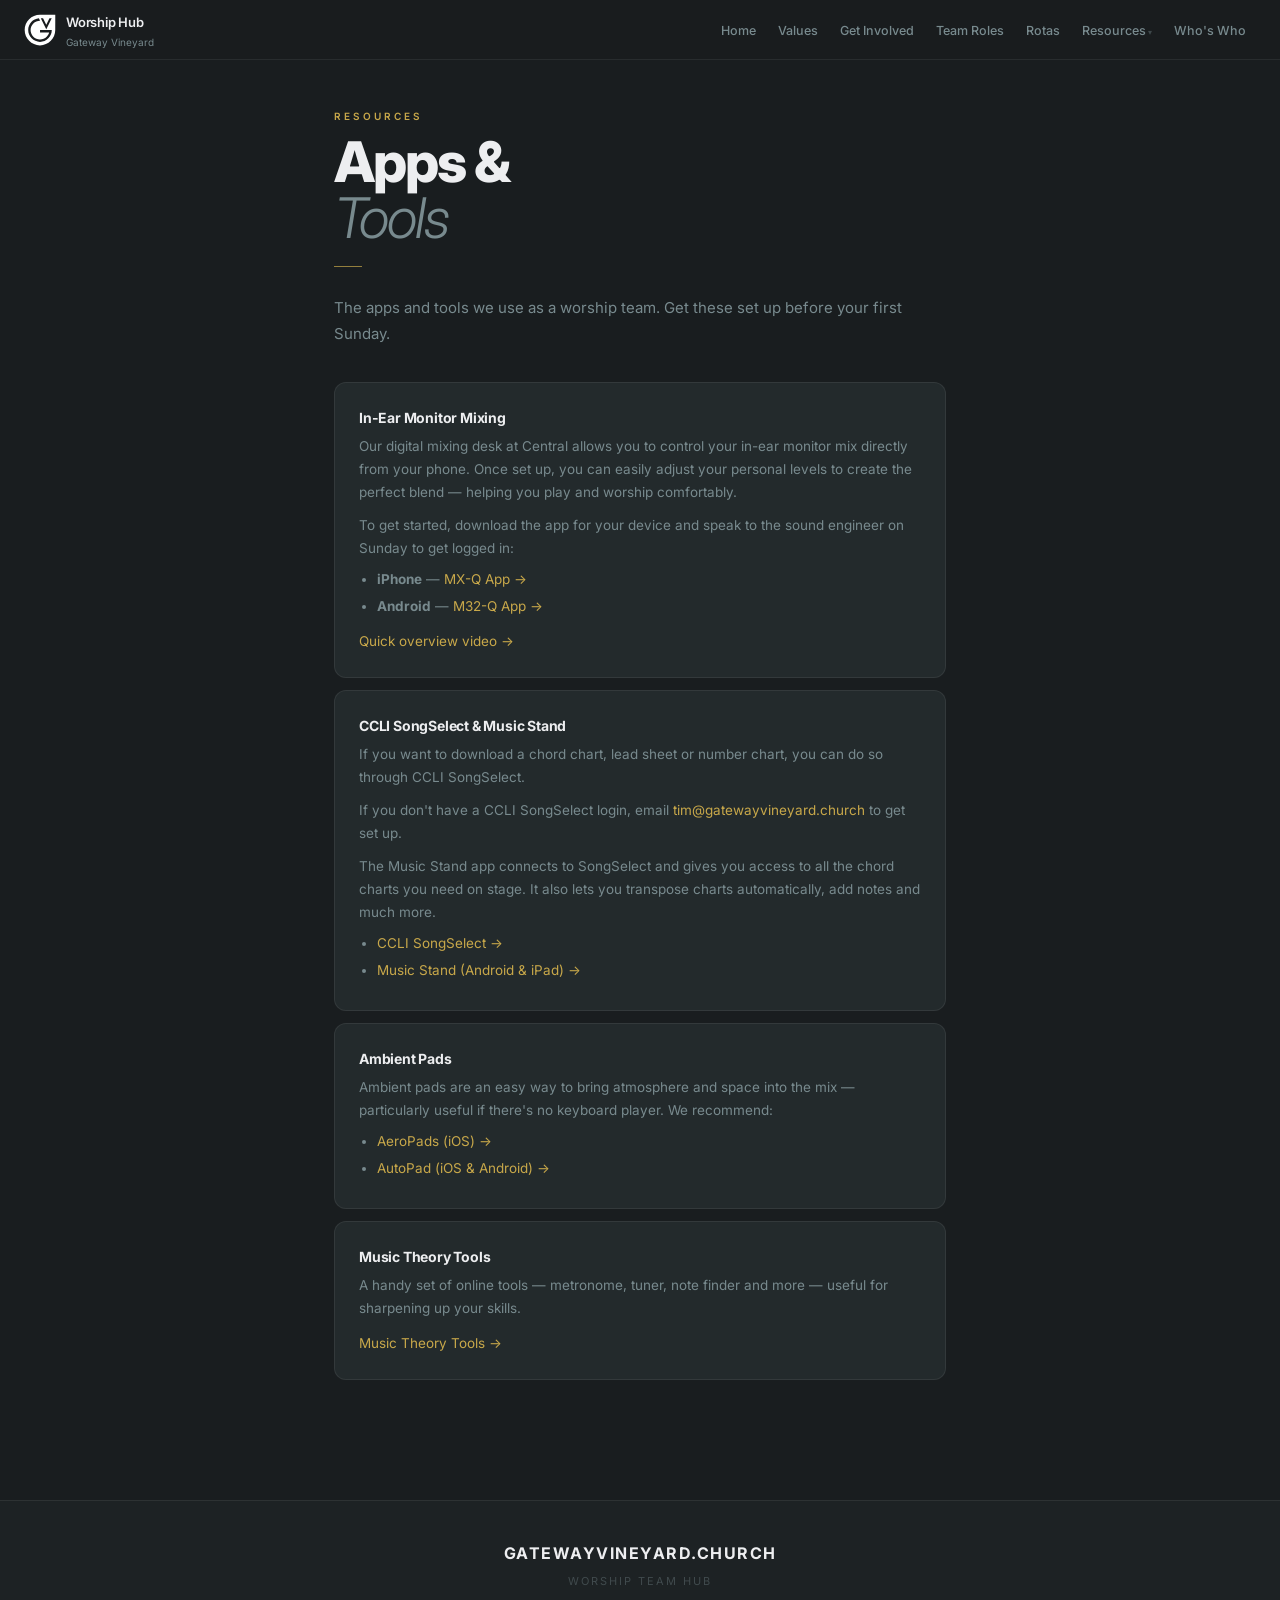
==== commit 650dd05f: "Song bank colour fixes; remove placeholder resources; app store links - Stronger section colours + c" ====
--- a/apps.html
+++ b/apps.html
@@ -31,8 +31,8 @@
         <p>Our digital mixing desk at Central allows you to control your in-ear monitor mix directly from your phone. Once set up, you can easily adjust your personal levels to create the perfect blend — helping you play and worship comfortably.</p>
         <p style="margin-top:10px">To get started, download the app for your device and speak to the sound engineer on Sunday to get logged in:</p>
         <ul style="margin-top:8px">
-          <li><strong>iPhone</strong> — MX-Q App</li>
-          <li><strong>Android</strong> — M32-Q App</li>
+          <li><strong>iPhone</strong> — <a href="https://apps.apple.com/us/app/midas-mx-q/id911498149" target="_blank" rel="noopener">MX-Q App &rarr;</a></li>
+          <li><strong>Android</strong> — <a href="https://play.google.com/store/apps/details?id=com.music.tribe.midas.m32q" target="_blank" rel="noopener">M32-Q App &rarr;</a></li>
         </ul>
         <p style="margin-top:12px"><a href="https://www.youtube.com/watch?v=Gy7uMNbm7X4" target="_blank" rel="noopener">Quick overview video &rarr;</a></p>
       </div>
--- a/style.css
+++ b/style.css
@@ -98,15 +98,25 @@
 .has-drop > a::after { content: ' ▾'; font-size: 8px; opacity: .4; }
 .drop {
   position: absolute;
-  top: calc(100% + 4px);
+  top: 100%;
   right: 0;
   background: var(--bg-mid);
   border: 1px solid var(--border);
   border-radius: 10px;
   padding: 4px;
+  padding-top: 8px;
   min-width: 175px;
   display: none;
   box-shadow: 0 20px 48px rgba(0,0,0,.6);
+}
+/* Invisible bridge fills the gap so hover doesn't break */
+.drop::before {
+  content: '';
+  position: absolute;
+  top: -8px;
+  left: 0;
+  right: 0;
+  height: 8px;
 }
 .has-drop:hover .drop { display: block; }
 .drop a { display: block; padding: 8px 12px; border-radius: 7px; font-size: 12.5px; }
@@ -753,6 +763,116 @@
   margin-bottom: 8px;
 }
 
+/* ── SONG BANK ── */
+.song-loading {
+  color: var(--muted);
+  font-size: 13px;
+  font-style: italic;
+}
+
+.song-row {
+  background: var(--bg-card);
+  border: 1px solid var(--border);
+  border-left: 3px solid var(--border);
+  border-radius: var(--radius);
+  padding: 14px 18px;
+  margin-bottom: 6px;
+}
+
+.song-row.sc-gathering {
+  border-left-color: rgba(230, 150, 50, 0.8);
+  background: rgba(230, 150, 50, 0.06);
+}
+
+.song-row.sc-revelation {
+  border-left-color: rgba(70, 145, 215, 0.8);
+  background: rgba(70, 145, 215, 0.06);
+}
+
+.song-row.sc-response {
+  border-left-color: rgba(155, 100, 210, 0.8);
+  background: rgba(155, 100, 210, 0.06);
+}
+
+.song-row.sc-homegrown {
+  border-left-color: rgba(70, 180, 105, 0.8);
+  background: rgba(70, 180, 105, 0.06);
+}
+
+/* Section heading colour dots */
+.rota-month-heading.sc-gathering::before { color: rgba(230, 150, 50, 0.9); }
+.rota-month-heading.sc-revelation::before { color: rgba(70, 145, 215, 0.9); }
+.rota-month-heading.sc-response::before { color: rgba(155, 100, 210, 0.9); }
+.rota-month-heading.sc-homegrown::before { color: rgba(70, 180, 105, 0.9); }
+.rota-month-heading.sc-gathering,
+.rota-month-heading.sc-revelation,
+.rota-month-heading.sc-response,
+.rota-month-heading.sc-homegrown {
+  color: inherit;
+}
+.rota-month-heading.sc-gathering::before,
+.rota-month-heading.sc-revelation::before,
+.rota-month-heading.sc-response::before,
+.rota-month-heading.sc-homegrown::before {
+  content: '● ';
+  font-size: 8px;
+}
+
+.song-main {
+  display: flex;
+  align-items: baseline;
+  gap: 10px;
+  flex-wrap: wrap;
+  margin-bottom: 6px;
+}
+
+.song-title {
+  font-size: 17px;
+  font-weight: 800;
+  color: var(--text);
+  letter-spacing: -.4px;
+  text-decoration: none;
+}
+
+.song-title:hover { color: var(--gold); }
+
+.song-meta {
+  display: flex;
+  gap: 6px;
+  flex-wrap: wrap;
+}
+
+.song-chip {
+  font-size: 10px;
+  font-weight: 600;
+  letter-spacing: .5px;
+  text-transform: uppercase;
+  background: var(--bg-mid);
+  border: 1px solid var(--border);
+  border-radius: 4px;
+  padding: 2px 7px;
+  color: var(--text);
+}
+
+.song-chip.key {
+  color: var(--gold);
+  background: rgba(200,168,74,0.08);
+  border-color: rgba(200,168,74,0.2);
+}
+
+.song-chip.vineyard {
+  color: #8ab4c4;
+  background: rgba(138,180,196,0.08);
+  border-color: rgba(138,180,196,0.2);
+}
+
+.song-chip.muted { color: var(--muted); }
+
+.song-first-line {
+  font-size: 11px;
+  color: var(--muted);
+}
+
 /* ── VIDEO LIST ── */
 .video-list {
   list-style: none;
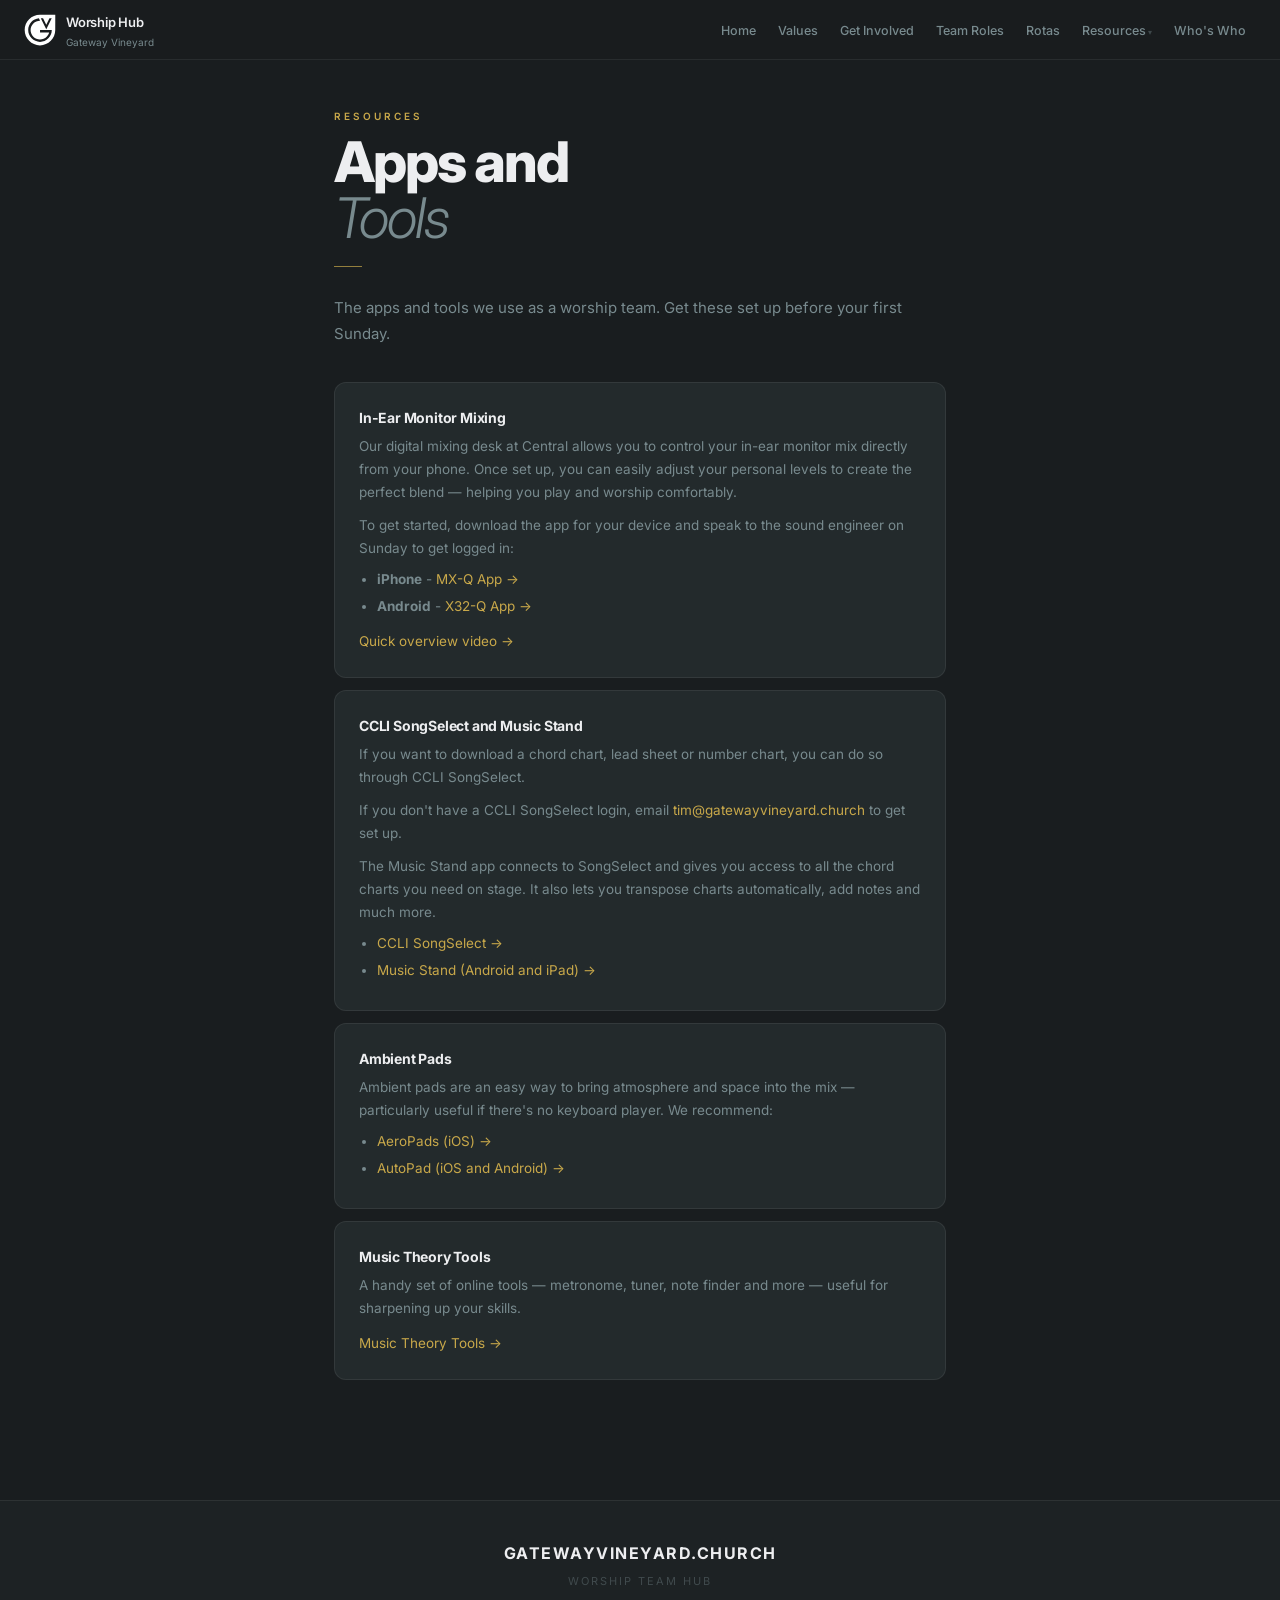
==== commit 1b954361: "Replace em-dashes with hyphens and ampersands with 'and' across all pages; update IEM app store link" ====
--- a/apps.html
+++ b/apps.html
@@ -18,7 +18,7 @@
   <div class="page-inner">
 
     <div class="section-label">Resources</div>
-    <h1 class="page-title">Apps &amp;<span>Tools</span></h1>
+    <h1 class="page-title">Apps and<span>Tools</span></h1>
     <div class="rule left"></div>
     <p class="page-desc">
       The apps and tools we use as a worship team. Get these set up before your first Sunday.
@@ -31,20 +31,20 @@
         <p>Our digital mixing desk at Central allows you to control your in-ear monitor mix directly from your phone. Once set up, you can easily adjust your personal levels to create the perfect blend — helping you play and worship comfortably.</p>
         <p style="margin-top:10px">To get started, download the app for your device and speak to the sound engineer on Sunday to get logged in:</p>
         <ul style="margin-top:8px">
-          <li><strong>iPhone</strong> — <a href="https://apps.apple.com/us/app/midas-mx-q/id911498149" target="_blank" rel="noopener">MX-Q App &rarr;</a></li>
-          <li><strong>Android</strong> — <a href="https://play.google.com/store/apps/details?id=com.music.tribe.midas.m32q" target="_blank" rel="noopener">M32-Q App &rarr;</a></li>
+          <li><strong>iPhone</strong> - <a href="https://apps.apple.com/us/app/mx-q/id1471505954" target="_blank" rel="noopener">MX-Q App &rarr;</a></li>
+          <li><strong>Android</strong> - <a href="https://play.google.com/store/apps/details?id=com.behringer.android.control.app.x32q&amp;hl=en_GB" target="_blank" rel="noopener">X32-Q App &rarr;</a></li>
         </ul>
         <p style="margin-top:12px"><a href="https://www.youtube.com/watch?v=Gy7uMNbm7X4" target="_blank" rel="noopener">Quick overview video &rarr;</a></p>
       </div>
 
       <div class="card">
-        <div class="card-title">CCLI SongSelect &amp; Music Stand</div>
+        <div class="card-title">CCLI SongSelect and Music Stand</div>
         <p>If you want to download a chord chart, lead sheet or number chart, you can do so through CCLI SongSelect.</p>
         <p style="margin-top:10px">If you don't have a CCLI SongSelect login, email <a href="mailto:tim@gatewayvineyard.church">tim@gatewayvineyard.church</a> to get set up.</p>
         <p style="margin-top:10px">The Music Stand app connects to SongSelect and gives you access to all the chord charts you need on stage. It also lets you transpose charts automatically, add notes and much more.</p>
         <ul style="margin-top:8px">
           <li><a href="https://songselect.ccli.com/" target="_blank" rel="noopener">CCLI SongSelect &rarr;</a></li>
-          <li><a href="https://www.worshiptools.com/en-us/music-stand" target="_blank" rel="noopener">Music Stand (Android &amp; iPad) &rarr;</a></li>
+          <li><a href="https://www.worshiptools.com/en-us/music-stand" target="_blank" rel="noopener">Music Stand (Android and iPad) &rarr;</a></li>
         </ul>
       </div>
 
@@ -53,7 +53,7 @@
         <p>Ambient pads are an easy way to bring atmosphere and space into the mix — particularly useful if there's no keyboard player. We recommend:</p>
         <ul style="margin-top:8px">
           <li><a href="https://apps.apple.com/us/app/aeropads/id1612952507" target="_blank" rel="noopener">AeroPads (iOS) &rarr;</a></li>
-          <li><a href="https://www.audiosymmetric.com/autopad.html" target="_blank" rel="noopener">AutoPad (iOS &amp; Android) &rarr;</a></li>
+          <li><a href="https://www.audiosymmetric.com/autopad.html" target="_blank" rel="noopener">AutoPad (iOS and Android) &rarr;</a></li>
         </ul>
       </div>
 
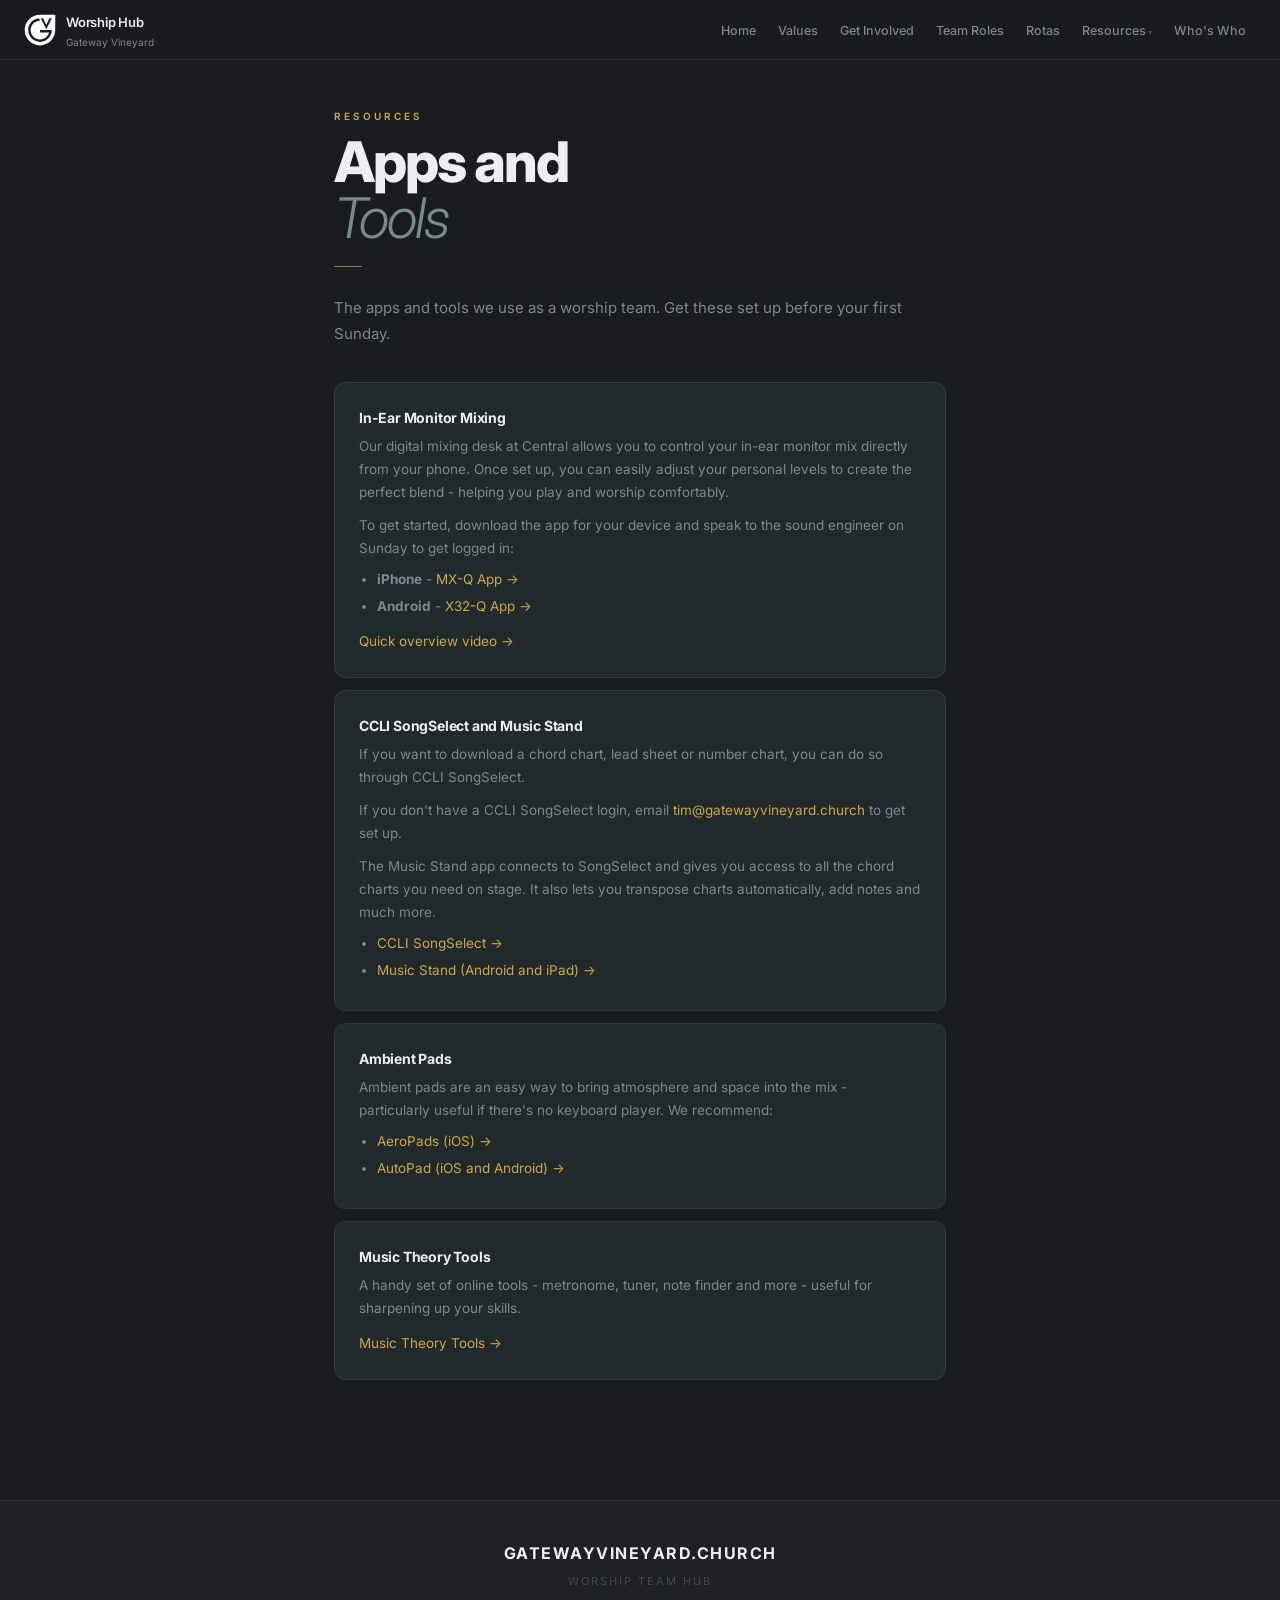
==== commit 2975925e: "Replace em-dashes with hyphens and ampersand with "and" in visible content https://claude.ai/code/se" ====
--- a/apps.html
+++ b/apps.html
@@ -3,7 +3,7 @@
 <head>
   <meta charset="UTF-8" />
   <meta name="viewport" content="width=device-width, initial-scale=1.0" />
-  <title>Apps — Worship Hub</title>
+  <title>Apps - Worship Hub</title>
   <link rel="preconnect" href="https://fonts.googleapis.com" />
   <link rel="preconnect" href="https://fonts.gstatic.com" crossorigin />
   <link href="https://fonts.googleapis.com/css2?family=Inter:ital,wght@0,300;0,400;0,500;0,600;0,700;0,800;0,900;1,300&display=swap" rel="stylesheet" />
@@ -28,7 +28,7 @@
 
       <div class="card">
         <div class="card-title">In-Ear Monitor Mixing</div>
-        <p>Our digital mixing desk at Central allows you to control your in-ear monitor mix directly from your phone. Once set up, you can easily adjust your personal levels to create the perfect blend — helping you play and worship comfortably.</p>
+        <p>Our digital mixing desk at Central allows you to control your in-ear monitor mix directly from your phone. Once set up, you can easily adjust your personal levels to create the perfect blend - helping you play and worship comfortably.</p>
         <p style="margin-top:10px">To get started, download the app for your device and speak to the sound engineer on Sunday to get logged in:</p>
         <ul style="margin-top:8px">
           <li><strong>iPhone</strong> - <a href="https://apps.apple.com/us/app/mx-q/id1471505954" target="_blank" rel="noopener">MX-Q App &rarr;</a></li>
@@ -50,7 +50,7 @@
 
       <div class="card">
         <div class="card-title">Ambient Pads</div>
-        <p>Ambient pads are an easy way to bring atmosphere and space into the mix — particularly useful if there's no keyboard player. We recommend:</p>
+        <p>Ambient pads are an easy way to bring atmosphere and space into the mix - particularly useful if there's no keyboard player. We recommend:</p>
         <ul style="margin-top:8px">
           <li><a href="https://apps.apple.com/us/app/aeropads/id1612952507" target="_blank" rel="noopener">AeroPads (iOS) &rarr;</a></li>
           <li><a href="https://www.audiosymmetric.com/autopad.html" target="_blank" rel="noopener">AutoPad (iOS and Android) &rarr;</a></li>
@@ -59,7 +59,7 @@
 
       <div class="card">
         <div class="card-title">Music Theory Tools</div>
-        <p>A handy set of online tools — metronome, tuner, note finder and more — useful for sharpening up your skills.</p>
+        <p>A handy set of online tools - metronome, tuner, note finder and more - useful for sharpening up your skills.</p>
         <p style="margin-top:12px"><a href="https://www.musicca.com/tools" target="_blank" rel="noopener">Music Theory Tools &rarr;</a></p>
       </div>
 
--- a/style.css
+++ b/style.css
@@ -597,6 +597,29 @@
   color: #e08080;
 }
 
+[data-fs-success], [data-fs-error] {
+  display: none;
+  padding: 14px 16px;
+  border-radius: 8px;
+  font-size: 13.5px;
+  line-height: 1.5;
+  margin-bottom: 16px;
+}
+
+[data-fs-success][data-fs-active] {
+  display: block;
+  background: rgba(200,168,74,0.08);
+  border: 1px solid rgba(200,168,74,0.2);
+  color: var(--gold);
+}
+
+[data-fs-error=""][data-fs-active] {
+  display: block;
+  background: rgba(220,80,80,0.08);
+  border: 1px solid rgba(220,80,80,0.15);
+  color: #e08080;
+}
+
 @media (max-width: 480px) {
   .form-row { grid-template-columns: 1fr; }
 }
@@ -854,7 +877,8 @@
   color: var(--text);
 }
 
-.song-chip.key {
+.song-chip.key,
+.song-chip.classic {
   color: var(--gold);
   background: rgba(200,168,74,0.08);
   border-color: rgba(200,168,74,0.2);
@@ -866,11 +890,31 @@
   border-color: rgba(138,180,196,0.2);
 }
 
+.song-chip.homegrown {
+  color: #7ec8a0;
+  background: rgba(126,200,160,0.08);
+  border-color: rgba(126,200,160,0.2);
+}
+
+.song-chip.theme {
+  color: #b4a0d8;
+  background: rgba(180,160,216,0.08);
+  border-color: rgba(180,160,216,0.2);
+}
+
 .song-chip.muted { color: var(--muted); }
 
 .song-first-line {
+  flex-basis: 100%;
   font-size: 11px;
   color: var(--muted);
+  margin-top: 2px;
+}
+
+.song-empty {
+  color: var(--muted);
+  font-size: 13px;
+  font-style: italic;
 }
 
 /* ── VIDEO LIST ── */
